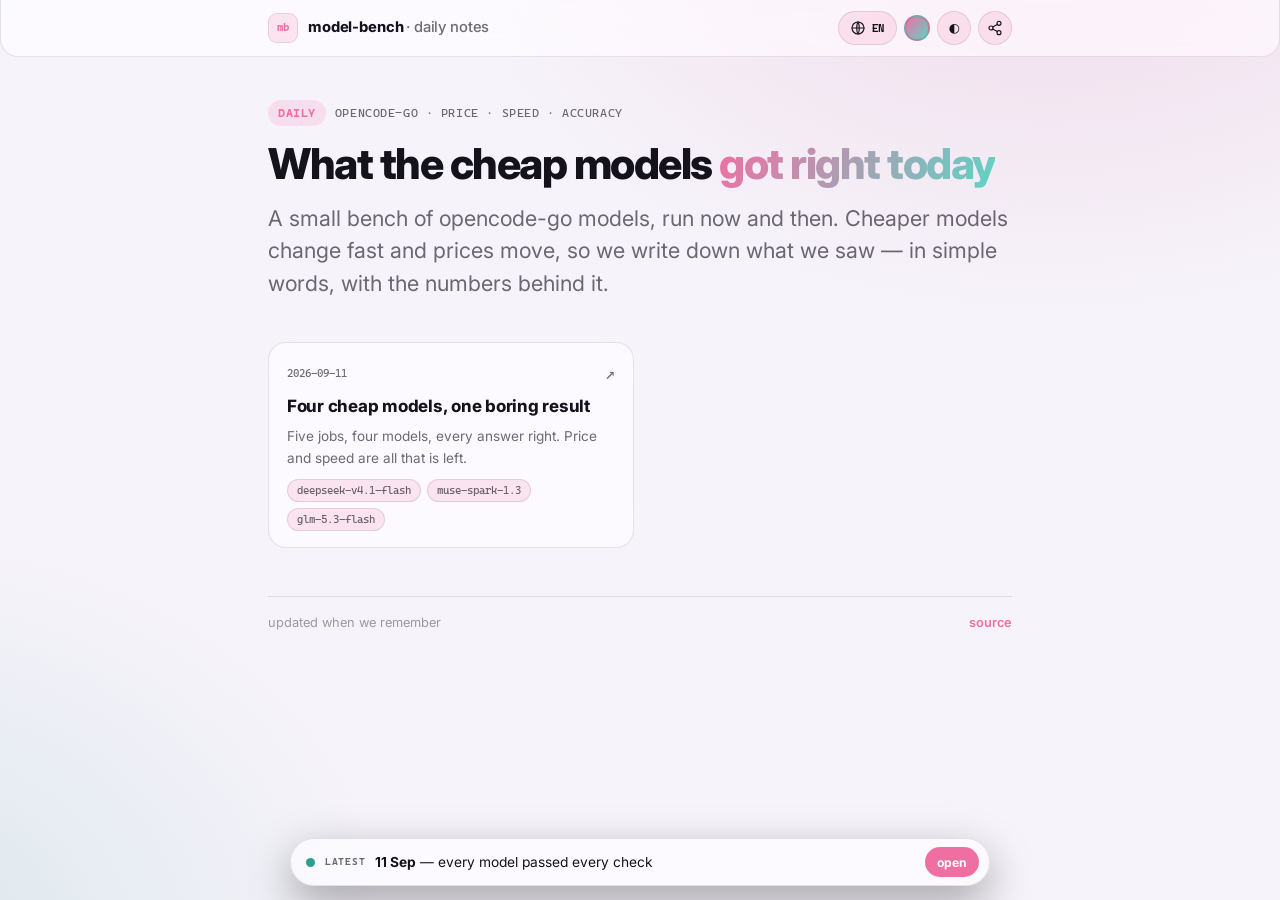
==== index.html @ 99cec0db "assets: cache-bust style.css/app.js; silence favicon 404 Pages serves assets with max-age=600, so a " ====
<!DOCTYPE html>
<html lang="en">
<head>
<meta charset="UTF-8">
<meta name="viewport" content="width=device-width, initial-scale=1.0, viewport-fit=cover">
<meta name="theme-color" content="#0B0B0F">
<link rel="icon" href="data:,">
<title>model-bench</title>
<meta name="description" content="A daily note on opencode-go models: what they cost, how fast they are, and what they got wrong. Simple words, English and Hinglish.">
<meta property="og:type" content="website">
<meta property="og:title" content="model-bench">
<meta property="og:description" content="Daily notes on cheap opencode-go models. Simple words, English and Hinglish.">
<meta property="og:url" content="https://nd28.github.io/model-bench/">
<link rel="preconnect" href="https://fonts.googleapis.com">
<link rel="preconnect" href="https://fonts.gstatic.com" crossorigin>
<link href="https://fonts.googleapis.com/css2?family=Inter:wght@400;500;600;700;800&display=swap" rel="stylesheet">
<link rel="stylesheet" href="assets/style.css?v=20260911-1">
<script src="assets/app.js?v=20260911-1" defer></script>
</head>
<body>

<header class="topbar glass">
  <div class="inner">
    <a class="brand" href="index.html">
      <span class="mk">mb</span>
      <span class="nm">model-bench <span class="hush">· daily notes</span></span>
    </a>
    <div class="controls">
      <button class="iconbtn" id="langBtn" type="button" onclick="toggleLang()" title="Language">
        <svg viewBox="0 0 24 24" fill="none" stroke="currentColor" stroke-width="1.7" stroke-linecap="round" stroke-linejoin="round"><circle cx="12" cy="12" r="9"/><path d="M3 12h18"/><path d="M12 3c2.5 3 2.5 15 0 18"/><path d="M12 3c-2.5 3-2.5 15 0 18"/></svg>
        <span class="tag" id="langLabel" data-en="EN" data-hi="HI">EN</span>
      </button>
      <button class="accent-dot" id="accentBtn" type="button" onclick="cycleAccent()" aria-label="Change accent colour" title="Accent colour"></button>
      <button class="iconbtn only-icon" id="themeBtn" type="button" onclick="toggleTheme()" title="Theme: auto">◐</button>
      <button class="iconbtn only-icon" id="shareBtn" type="button" onclick="sharePage()" aria-label="Share" title="Share">
        <svg viewBox="0 0 24 24" fill="none" stroke="currentColor" stroke-width="1.7" stroke-linecap="round" stroke-linejoin="round"><circle cx="18" cy="5" r="3"/><circle cx="6" cy="12" r="3"/><circle cx="18" cy="19" r="3"/><path d="M8.6 13.5l6.8 3.9M15.4 6.6L8.6 10.5"/></svg>
      </button>
    </div>
  </div>
</header>

<main class="wrap">

  <div class="hero">
    <div class="eyebrow">
      <span class="pill" data-en="daily" data-hi="roz">daily</span>
      <span data-en="opencode-go · price · speed · accuracy" data-hi="opencode-go · daam · speed · sahi-galat">opencode-go · price · speed · accuracy</span>
    </div>
    <h1><span class="lang-en">What the cheap models <span class="grad">got right today</span></span><span class="lang-hi">Aaj saste models ne <span class="grad">kya sahi kiya</span></span></h1>
    <p class="standfirst">
      <span class="lang-en">A small bench of opencode-go models, run now and then. Cheaper models change fast and prices move, so we write down what we saw — in simple words, with the numbers behind it.</span>
      <span class="lang-hi">opencode-go models ka ek chhota bench, beech-beech me chalaya. Saste models jaldi badalte hain aur daam hilte rehte hain, isliye jo dekha wo likh dete hain — aasan shabdon me, numbers ke saath.</span>
    </p>
  </div>

  <ul class="feed">
    <li>
      <a class="pcard" href="posts/2026-09-11.html">
        <span class="row">
          <span class="date">2026-09-11</span>
          <span class="arrow">↗</span>
        </span>
        <span class="ttl" style="view-transition-name: post-2026-09-11"><span class="lang-en">Four cheap models, one boring result</span><span class="lang-hi">Chaar saste model, ek boring result</span></span>
        <span class="sub" data-en="Five jobs, four models, every answer right. Price and speed are all that is left." data-hi="Paanch kaam, chaar model, sab jawab sahi. Ab sirf daam aur speed bachi.">Five jobs, four models, every answer right. Price and speed are all that is left.</span>
        <span class="tags"><span class="t">deepseek-v4.1-flash</span><span class="t">muse-spark-1.3</span><span class="t">glm-5.3-flash</span></span>
      </a>
    </li>
  </ul>

  <footer>
    <span data-en="updated when we remember" data-hi="jab yaad aata hai tab update">updated when we remember</span>
    <span><a href="https://github.com/nd28/model-bench" target="_blank" rel="noopener">source</a></span>
  </footer>

</main>

<div class="benchbar glass no-prog" id="benchbar"
     data-label-en="latest" data-label-hi="latest"
     data-status-en="<b>11 Sep</b> — every model passed every check" data-status-hi="<b>11 Sep</b> — har model ne sab sahi kiya"
     data-action-en="open" data-action-hi="kholo"
     data-href="posts/2026-09-11.html">
  <span class="bb-dot"></span>
  <span class="bb-label" id="bbLabel">latest</span>
  <span class="bb-text" id="bbText" aria-live="polite"></span>
  <button class="bb-action" id="bbAction" type="button"></button>
  <span class="bb-prog"><i id="bbProg"></i></span>
</div>

</body>
</html>
---- assets/style.css ----
/* ============================================================
   model-bench — OS-inspired (liquid glass) take
   borrowed from: token theming · liquid glass · view transitions ·
   a single glanceable status slot · adaptive reachability
   nd28 house accents (pink / mint) · Inter + Cascadia Code
   ============================================================ */

@font-face {
  font-family: 'Cascadia Code';
  font-style: normal; font-weight: 400; font-display: swap;
  src: url('cascadia-code-400.woff2') format('woff2');
}
@font-face {
  font-family: 'Cascadia Code';
  font-style: normal; font-weight: 700; font-display: swap;
  src: url('cascadia-code-700.woff2') format('woff2');
}

/* ── tokens ───────────────────────────────────────────────── */
:root {
  /* the accent is one variable; app.js can repaint the whole UI */
  --accent: #F06FA3;
  --accent-2: #5FD3C4;
  --accent-soft: rgba(240, 111, 163, 0.16);
  --accent-ring: rgba(240, 111, 163, 0.30);

  --radius: 18px;
  --blur: 22px;

  --step-0: clamp(0.95rem, 0.9rem + 0.3vw, 1.0625rem);
  --step-1: clamp(1.08rem, 1rem + 0.5vw, 1.35rem);
  --step-2: clamp(1.7rem, 1.3rem + 1.7vw, 2.9rem);

  --font: 'Inter', system-ui, -apple-system, 'Segoe UI', 'Noto Sans', sans-serif;
  --mono: 'Cascadia Code', ui-monospace, 'SF Mono', Menlo, monospace;
  --ease: cubic-bezier(0.2, 0.9, 0.25, 1);
  --measure: 68ch;
}

/* dark is the default resolved theme */
:root, [data-theme='dark'] {
  color-scheme: dark;
  --bg-base: #0B0B0F;
  --wash-1: rgba(240, 111, 163, 0.20);
  --wash-2: rgba(95, 211, 196, 0.16);
  --surface: rgba(24, 24, 32, 0.55);
  --surface-solid: #15151C;
  --surface-2: rgba(38, 38, 50, 0.55);
  --text: #F5F5F7;
  --text-dim: rgba(245, 245, 247, 0.62);
  --faint: rgba(245, 245, 247, 0.38);
  --glass-border: rgba(255, 255, 255, 0.14);
  --glass-border-str: rgba(255, 255, 255, 0.24);
  --tooltip-bg: rgba(30, 30, 40, 0.92);
  --ok: #5FD3C4;
}
[data-theme='light'] {
  color-scheme: light;
  --bg-base: #F6F3FA;
  --wash-1: rgba(196, 62, 124, 0.14);
  --wash-2: rgba(46, 158, 143, 0.14);
  --surface: rgba(255, 255, 255, 0.60);
  --surface-solid: #FFFFFF;
  --surface-2: rgba(255, 255, 255, 0.72);
  --text: #14121B;
  --text-dim: rgba(20, 18, 27, 0.62);
  --faint: rgba(20, 18, 27, 0.40);
  --glass-border: rgba(20, 18, 27, 0.10);
  --glass-border-str: rgba(20, 18, 27, 0.20);
  --tooltip-bg: rgba(255, 255, 255, 0.95);
  --ok: #2E9E8F;
}
@media (prefers-color-scheme: light) {
  :root:not([data-theme]) {
    color-scheme: light;
    --bg-base: #F6F3FA;
    --wash-1: rgba(196, 62, 124, 0.14);
    --wash-2: rgba(46, 158, 143, 0.14);
    --surface: rgba(255, 255, 255, 0.60);
    --surface-solid: #FFFFFF;
    --surface-2: rgba(255, 255, 255, 0.72);
    --text: #14121B;
    --text-dim: rgba(20, 18, 27, 0.62);
    --faint: rgba(20, 18, 27, 0.40);
    --glass-border: rgba(20, 18, 27, 0.10);
    --glass-border-str: rgba(20, 18, 27, 0.20);
    --tooltip-bg: rgba(255, 255, 255, 0.95);
    --ok: #2E9E8F;
  }
}
@media (prefers-contrast: more) {
  :root, [data-theme='dark'] { --surface: rgba(16, 16, 22, 0.95); --glass-border: rgba(255,255,255,0.5); }
  [data-theme='light'] { --surface: rgba(255, 255, 255, 0.97); --glass-border: rgba(0,0,0,0.4); }
}

/* ── base ─────────────────────────────────────────────────── */
* { box-sizing: border-box; }
html { -webkit-text-size-adjust: 100%; scroll-behavior: smooth; }
html, body { margin: 0; padding: 0; }
body {
  font-family: var(--font);
  font-size: var(--step-0);
  line-height: 1.62;
  color: var(--text);
  background-color: var(--bg-base);
  background-image:
    radial-gradient(1100px 760px at 82% -12%, var(--wash-1), transparent 55%),
    radial-gradient(900px 700px at -10% 105%, var(--wash-2), transparent 58%);
  background-attachment: fixed;
  -webkit-font-smoothing: antialiased;
  text-rendering: optimizeLegibility;
  min-height: 100vh;
  padding-bottom: calc(5.4rem + env(safe-area-inset-bottom));
}
::selection { background: var(--accent-soft); }
a { color: var(--accent); text-underline-offset: 3px; }
a:hover { text-decoration-thickness: 2px; }
.mono { font-family: var(--mono); font-variant-ligatures: contextual; }
.wrap { max-width: 780px; margin: 0 auto; padding: 0 18px; }

/* liquid glass */
.glass {
  background: var(--surface);
  -webkit-backdrop-filter: blur(var(--blur)) saturate(160%);
  backdrop-filter: blur(var(--blur)) saturate(160%);
  border: 1px solid var(--glass-border);
}
@supports not ((backdrop-filter: blur(1px)) or (-webkit-backdrop-filter: blur(1px))) {
  .glass { background: var(--surface-solid); }
}

/* ── top bar ──────────────────────────────────────────────── */
.topbar {
  position: sticky; top: 0; z-index: 50;
  margin: 0 0 4px;
  border-radius: 0 0 var(--radius) var(--radius);
  border-top: none;
}
.topbar .inner {
  max-width: 780px; margin: 0 auto; padding: 0.7rem 18px;
  display: flex; align-items: center; gap: 10px;
}
.brand { display: inline-flex; align-items: center; gap: 10px; text-decoration: none; color: var(--text); min-width: 0; }
.brand .mk {
  width: 30px; height: 30px; flex: none; border-radius: 9px;
  display: grid; place-items: center;
  background: var(--accent-soft); border: 1px solid var(--glass-border);
  font-family: var(--mono); font-size: 11px; font-weight: 700; color: var(--accent);
}
.brand .nm { font-weight: 750; font-size: 0.92rem; letter-spacing: -0.01em; white-space: nowrap; }
.brand .nm .hush { color: var(--text-dim); font-weight: 500; }
.controls { margin-left: auto; display: inline-flex; align-items: center; gap: 7px; }
.iconbtn {
  display: inline-flex; align-items: center; gap: 6px;
  height: 34px; padding: 0 11px; border-radius: 999px;
  background: var(--accent-soft); border: 1px solid var(--glass-border);
  color: var(--text); font: inherit; font-size: 0.8rem; font-weight: 650;
  cursor: pointer; text-decoration: none;
  transition: transform .15s var(--ease), border-color .15s var(--ease);
}
.iconbtn:hover { transform: translateY(-1px); border-color: var(--glass-border-str); }
.iconbtn:active { transform: scale(0.95); }
.iconbtn svg { width: 16px; height: 16px; }
.iconbtn .tag { font-family: var(--mono); font-size: 10.5px; font-weight: 700; letter-spacing: .05em; }
.iconbtn.only-icon { padding: 0; width: 34px; justify-content: center; }
.accent-dot {
  width: 26px; height: 26px; border-radius: 50%; flex: none; cursor: pointer;
  background: linear-gradient(135deg, var(--accent), var(--accent-2));
  border: 2px solid var(--glass-border); padding: 0;
  transition: transform .15s var(--ease);
}
.accent-dot:hover { transform: scale(1.08); }
.accent-dot:active { transform: scale(0.92); }

/* ── hero ─────────────────────────────────────────────────── */
.hero { padding: 2.4rem 0 0.5rem; }
.eyebrow {
  display: flex; flex-wrap: wrap; align-items: center; gap: 9px;
  font-family: var(--mono); font-size: 11.5px; letter-spacing: .05em;
  text-transform: uppercase; color: var(--text-dim);
}
.eyebrow .pill {
  display: inline-flex; align-items: center; gap: 6px;
  padding: 4px 10px; border-radius: 999px;
  background: var(--accent-soft); color: var(--accent); font-weight: 700;
}
.hero h1 {
  font-size: var(--step-2); line-height: 1.05; font-weight: 800;
  letter-spacing: -0.035em; margin: 16px 0 0;
}
.hero h1 .grad {
  background: linear-gradient(115deg, var(--accent), var(--accent-2));
  -webkit-background-clip: text; background-clip: text;
  -webkit-text-fill-color: transparent; color: transparent;
}
.standfirst { color: var(--text-dim); font-size: var(--step-1); line-height: 1.5; margin: 15px 0 0; max-width: var(--measure); }
.meta {
  display: flex; flex-wrap: wrap; gap: 7px 14px; margin: 18px 0 0;
  font-family: var(--mono); font-size: 11.5px; color: var(--faint);
}
.meta b { color: var(--text-dim); font-weight: 700; }

/* ── reading flow ─────────────────────────────────────────── */
.flow { margin-top: 2.6rem; counter-reset: step; position: relative; }
.step { counter-increment: step; position: relative; padding: 0 0 2.6rem 46px; }
.step:last-child { padding-bottom: 8px; }
.step::before {
  content: ''; position: absolute; left: 15px; top: 32px; bottom: -4px;
  width: 2px; background: linear-gradient(var(--glass-border-str), transparent);
}
.step:last-child::before { display: none; }
.step .num {
  position: absolute; left: 0; top: 1px;
  width: 32px; height: 32px; border-radius: 999px;
  display: grid; place-items: center;
  background: var(--accent-soft); border: 1px solid var(--glass-border-str);
  font-family: var(--mono); font-size: 12px; font-weight: 700; color: var(--accent);
  -webkit-backdrop-filter: blur(10px); backdrop-filter: blur(10px);
}
.step h2 { font-size: 1.3rem; font-weight: 760; letter-spacing: -0.02em; margin: 2px 0 14px; line-height: 1.28; }
.step h2 .kicker { display: block; font-family: var(--mono); font-size: 10.5px; font-weight: 700; letter-spacing: .1em; text-transform: uppercase; color: var(--text-dim); margin-bottom: 6px; }

.prose { max-width: var(--measure); }
.prose p { margin: 0 0 17px; }
.prose p:last-child { margin-bottom: 0; }
.prose ul, .prose ol { margin: 0 0 17px; padding-left: 20px; }
.prose li { margin: 6px 0; }
.prose strong { font-weight: 700; }
.lead { font-size: 1.1rem; }

.caption {
  margin: 13px 0 0; padding: 11px 14px; border-radius: 14px;
  background: var(--accent-soft); border: 1px solid var(--glass-border);
  color: var(--text-dim); font-size: 0.86rem; line-height: 1.55; max-width: var(--measure);
}
.caption b { color: var(--text); font-weight: 650; }

/* technical term → tap → the bench bar explains it */
.term {
  font: inherit; color: inherit; background: none; border: 0; padding: 0;
  border-bottom: 1.5px dotted var(--accent); cursor: help;
}
.term:hover, .term[aria-expanded='true'] { color: var(--accent); }
.term::after { content: '·'; color: var(--accent); margin-left: 3px; font-weight: 700; }

/* ── model cards ──────────────────────────────────────────── */
.cards { display: grid; grid-template-columns: repeat(auto-fit, minmax(214px, 1fr)); gap: 12px; margin: 0 0 17px; }
.card {
  border-radius: var(--radius); padding: 15px 16px 13px;
  background: var(--surface); border: 1px solid var(--glass-border);
  -webkit-backdrop-filter: blur(var(--blur)) saturate(160%); backdrop-filter: blur(var(--blur)) saturate(160%);
  transition: transform .2s var(--ease), border-color .2s var(--ease);
}
.card:hover { transform: translateY(-3px); border-color: var(--accent); }
.card.win { border-color: color-mix(in srgb, var(--ok) 55%, var(--glass-border)); }
.card .name { font-weight: 750; font-size: 0.98rem; letter-spacing: -0.01em; display: flex; align-items: center; gap: 8px; flex-wrap: wrap; }
.card .facts { margin: 10px 0 0; display: grid; gap: 4px; font-family: var(--mono); font-size: 0.76rem; color: var(--text-dim); }
.card .facts span { display: flex; justify-content: space-between; gap: 10px; }
.card .facts b { color: var(--text); font-weight: 700; }
.badge { font-family: var(--mono); font-size: 10px; font-weight: 700; letter-spacing: .05em; padding: 3px 8px; border-radius: 999px; background: var(--accent-soft); color: var(--accent); text-transform: uppercase; }
.badge.warn { background: rgba(232,177,92,.16); color: #E8B15C; }

/* ── comparison chart (metric tabs + bars) ────────────────── */
.compare {
  border-radius: var(--radius); padding: 14px 14px 12px; margin: 0 0 12px;
  background: var(--surface); border: 1px solid var(--glass-border);
  -webkit-backdrop-filter: blur(var(--blur)) saturate(160%); backdrop-filter: blur(var(--blur)) saturate(160%);
}
.ctabs { display: flex; flex-wrap: wrap; gap: 6px; margin-bottom: 13px; }
.ctab {
  font: inherit; font-size: .76rem; font-weight: 650; cursor: pointer;
  padding: 6px 12px; border-radius: 999px;
  background: var(--surface-2); border: 1px solid var(--glass-border); color: var(--text-dim);
  transition: transform .12s var(--ease), color .15s var(--ease), background .15s var(--ease);
}
.ctab:hover { color: var(--text); }
.ctab:active { transform: scale(.95); }
.ctab.on { background: var(--accent); color: #fff; border-color: transparent; }
.chart { display: grid; gap: 11px; }
.crow { display: grid; grid-template-columns: 1fr auto; gap: 4px 10px; align-items: baseline; }
.crow .nm { font-size: .84rem; font-weight: 650; min-width: 0; overflow: hidden; text-overflow: ellipsis; white-space: nowrap; }
.crow .val { font-family: var(--mono); font-size: .74rem; font-weight: 700; color: var(--text-dim); white-space: nowrap; }
.ctrack { grid-column: 1 / -1; position: relative; height: 20px; border-radius: 7px; background: var(--surface-2); border: 1px solid var(--glass-border); overflow: hidden; }
.cfill { position: absolute; inset: 0 auto 0 0; width: 0%; border-radius: 6px; background: linear-gradient(90deg, var(--accent), var(--accent-2)); opacity: .45; transition: width .55s var(--ease); }
.crow.best .cfill { opacity: 1; }
.crow.best .val { color: var(--accent); }
.chint { margin: 12px 0 0; font-family: var(--mono); font-size: .68rem; letter-spacing: .02em; color: var(--faint); }

/* ── tables ───────────────────────────────────────────────── */
.table-scroll { overflow-x: auto; margin: 0 0 10px; border-radius: var(--radius); border: 1px solid var(--glass-border); background: var(--surface); -webkit-backdrop-filter: blur(var(--blur)) saturate(160%); backdrop-filter: blur(var(--blur)) saturate(160%); -webkit-overflow-scrolling: touch; }
table { border-collapse: collapse; width: 100%; min-width: 560px; font-size: 0.82rem; }
th, td { text-align: left; padding: 11px 14px; border-bottom: 1px solid var(--glass-border); white-space: nowrap; }
thead th { font-family: var(--mono); font-size: 10.5px; letter-spacing: .05em; text-transform: uppercase; color: var(--text-dim); font-weight: 700; background: var(--accent-soft); position: sticky; top: 0; }
tbody tr:last-child td { border-bottom: 0; }
td.num, th.num { text-align: right; }
.win-col { color: var(--accent); font-weight: 700; }
.ok { color: var(--ok); font-weight: 700; }

/* ── speed bars ───────────────────────────────────────────── */
.bars { display: grid; gap: 10px; margin: 0 0 17px; }
.bar-row { display: grid; grid-template-columns: minmax(118px, 176px) 1fr; align-items: center; gap: 12px; }
.bar-row .label { font-size: 0.84rem; color: var(--text-dim); }
.bar-row .label b { color: var(--text); font-weight: 650; }
.bar-track { position: relative; height: 26px; border-radius: 8px; background: var(--surface-2); border: 1px solid var(--glass-border); overflow: hidden; }
.bar-fill { position: absolute; inset: 0 auto 0 0; border-radius: 7px; background: linear-gradient(90deg, var(--accent), var(--accent-2)); opacity: .9; }
.bar-track .val { position: absolute; right: 9px; top: 50%; transform: translateY(-50%); font-family: var(--mono); font-size: 0.72rem; font-weight: 700; color: var(--text); }

/* ── verdict ──────────────────────────────────────────────── */
.verdict { border-radius: var(--radius); padding: 17px 18px 15px; max-width: var(--measure); background: var(--surface); border: 1px solid var(--glass-border); -webkit-backdrop-filter: blur(var(--blur)); backdrop-filter: blur(var(--blur)); }
.verdict ul { margin: 0; padding: 0; list-style: none; display: grid; gap: 9px; }
.verdict li { display: flex; gap: 10px; align-items: flex-start; font-size: 0.94rem; }
.verdict li .mk { flex: none; width: 20px; text-align: center; }

/* ── prev / next ──────────────────────────────────────────── */
.postnav { display: grid; grid-template-columns: 1fr 1fr; gap: 12px; margin: 3rem 0 0; }
.postnav a, .postnav .void {
  display: flex; flex-direction: column; gap: 4px; padding: 14px 16px;
  border-radius: var(--radius); text-decoration: none;
  background: var(--surface); border: 1px solid var(--glass-border);
  -webkit-backdrop-filter: blur(var(--blur)); backdrop-filter: blur(var(--blur));
  transition: transform .18s var(--ease), border-color .18s var(--ease);
}
.postnav a:hover { transform: translateY(-2px); border-color: var(--accent); }
.postnav .dir { font-family: var(--mono); font-size: 10.5px; letter-spacing: .06em; text-transform: uppercase; color: var(--text-dim); }
.postnav .ttl { font-weight: 650; font-size: 0.94rem; color: var(--text); }
.postnav .next { text-align: right; align-items: flex-end; }
.postnav .void { opacity: .5; }

/* ── index feed ───────────────────────────────────────────── */
.feed { list-style: none; margin: 2.2rem 0 0; padding: 0; display: grid; gap: 12px; grid-template-columns: repeat(auto-fill, minmax(260px, 1fr)); }
.pcard {
  display: flex; flex-direction: column; gap: 8px; padding: 17px 18px 16px;
  border-radius: var(--radius); text-decoration: none; color: var(--text);
  background: var(--surface); border: 1px solid var(--glass-border);
  -webkit-backdrop-filter: blur(var(--blur)) saturate(160%); backdrop-filter: blur(var(--blur)) saturate(160%);
  transition: transform .2s var(--ease), border-color .2s var(--ease), box-shadow .2s var(--ease);
}
.pcard:hover { transform: translateY(-4px); border-color: var(--accent); box-shadow: 0 16px 40px rgba(0,0,0,.18); }
.pcard .row { display: flex; align-items: center; justify-content: space-between; gap: 10px; }
.pcard .date { font-family: var(--mono); font-size: 11px; color: var(--text-dim); }
.pcard .arrow { color: var(--text-dim); font-family: var(--mono); }
.pcard .ttl { font-weight: 750; font-size: 1.06rem; letter-spacing: -0.015em; line-height: 1.25; }
.pcard .sub { color: var(--text-dim); font-size: 0.85rem; }
.pcard .tags { display: flex; flex-wrap: wrap; gap: 6px; margin-top: 2px; }
.pcard .t { font-family: var(--mono); font-size: 10.5px; color: var(--text-dim); background: var(--accent-soft); border: 1px solid var(--glass-border); border-radius: 999px; padding: 2px 9px; }

/* ── bench bar — the signature ────────────────────────────── */
.benchbar {
  position: fixed; left: 50%; transform: translateX(-50%);
  bottom: calc(0.85rem + env(safe-area-inset-bottom));
  z-index: 60; width: min(700px, calc(100vw - 1.4rem));
  border-radius: 999px; padding: 0.5rem 0.6rem 0.5rem 0.95rem;
  display: flex; align-items: center; gap: 0.6rem;
  box-shadow: 0 16px 44px rgba(0,0,0,.34);
  -webkit-backdrop-filter: blur(26px) saturate(170%); backdrop-filter: blur(26px) saturate(170%);
  transition: transform .3s var(--ease), opacity .3s var(--ease);
}
.benchbar.enter { animation: bb-in .45s var(--ease) both; }
@keyframes bb-in { from { opacity: 0; transform: translateX(-50%) translateY(18px); } to { opacity: 1; transform: translateX(-50%); } }
.bb-dot { width: 9px; height: 9px; border-radius: 50%; flex: none; background: var(--ok); box-shadow: 0 0 0 0 var(--ok); animation: bb-pulse 2.4s ease-out infinite; }
.benchbar.term-mode .bb-dot { background: var(--accent); animation: none; }
/* long definitions wrap; the bar grows upward */
.benchbar.term-mode {
  align-items: flex-start;
  border-radius: 22px;
  padding-top: .72rem;
  padding-bottom: 1rem;
  transition: border-radius .2s var(--ease);
}
.benchbar.term-mode .bb-text {
  white-space: normal;
  overflow-x: hidden;
  overflow-y: auto;
  text-overflow: clip;
  overflow-wrap: anywhere;
  line-height: 1.5;
  max-height: 40vh;
  padding-right: 2px;
}
.benchbar.term-mode .bb-dot { margin-top: .45rem; }
.benchbar.term-mode .bb-label { margin-top: .3rem; }
.benchbar.term-mode .bb-action { align-self: flex-start; }
@keyframes bb-pulse { 0% { box-shadow: 0 0 0 0 color-mix(in srgb, var(--ok) 60%, transparent); } 70%,100% { box-shadow: 0 0 0 9px transparent; } }
.bb-label { font-family: var(--mono); font-size: 10px; font-weight: 700; letter-spacing: .08em; text-transform: uppercase; color: var(--text-dim); flex: none; }
.bb-text { flex: 1; min-width: 0; font-size: 0.86rem; white-space: nowrap; overflow: hidden; text-overflow: ellipsis; }
.bb-text b { color: var(--text); font-weight: 700; }
.bb-action {
  flex: none; display: inline-flex; align-items: center; gap: 5px;
  height: 30px; padding: 0 12px; border-radius: 999px;
  background: var(--accent); color: #fff; border: none; cursor: pointer;
  font: inherit; font-size: 0.76rem; font-weight: 700; text-decoration: none;
}
.bb-action.ghost { background: var(--accent-soft); color: var(--accent); }
/* music-player-style seek bar: a hairline that widens when active */
/* bar content stays above the seek hit-area */
.bb-dot, .bb-label, .bb-text, .bb-action { position: relative; z-index: 2; }
.bb-prog {
  position: absolute; left: 26px; right: 26px; bottom: 7px; height: 3px;
  border-radius: 999px; background: var(--glass-border);
  overflow: visible; z-index: 1; cursor: pointer; touch-action: pan-y;
  transition: height .22s var(--ease), left .22s var(--ease), right .22s var(--ease), background .22s var(--ease);
}
/* invisible, generous tap target around the hairline */
.bb-prog::before { content: ''; position: absolute; left: 0; right: 0; top: -10px; bottom: -8px; touch-action: pan-y; }
.bb-prog i { display: block; height: 100%; width: 0%; border-radius: 999px; background: var(--accent); transition: width .1s linear; }
/* widen while hovered, focused, or being scrubbed */
.bb-prog:hover,
.bb-prog:focus-visible,
.benchbar.scrubbing .bb-prog { height: 9px; left: 14px; right: 14px; }
.bb-prog:focus-visible { outline: 2px solid var(--accent-ring); outline-offset: 3px; }
.benchbar.no-prog .bb-prog { display: none; }

/* ── footer ───────────────────────────────────────────────── */
footer { margin-top: 3rem; padding-top: 16px; border-top: 1px solid var(--glass-border); color: var(--faint); font-size: 0.8rem; display: flex; flex-wrap: wrap; gap: 8px 16px; justify-content: space-between; }
footer a { color: var(--accent); font-weight: 600; text-decoration: none; }
footer a:hover { text-decoration: underline; }

/* ── language ─────────────────────────────────────────────── */
html[data-lang='en'] .lang-hi { display: none !important; }
html[data-lang='hi'] .lang-en { display: none !important; }

/* ── continuity: cross-document view transitions ──────────── */
@view-transition { navigation: auto; }
::view-transition-old(root), ::view-transition-new(root) { animation-duration: .35s; }
@media (prefers-reduced-motion: reduce) {
  ::view-transition-group(*), ::view-transition-old(*), ::view-transition-new(*) { animation: none !important; }
}

@media (prefers-reduced-motion: reduce) {
  * { scroll-behavior: auto !important; transition: none !important; animation: none !important; }
}
@media print {
  .topbar, .postnav, .benchbar { display: none !important; }
  body { background: #fff; color: #000; }
  .term { border-bottom: 0; } .term::after { content: ''; }
  .glass, .card, .table-scroll, .verdict { -webkit-backdrop-filter: none; backdrop-filter: none; background: #fff; }
}

/* ── small screens ────────────────────────────────────────── */
@media (max-width: 560px) {
  body { font-size: 0.98rem; }
  .step { padding-left: 40px; }
  .step .num { width: 28px; height: 28px; font-size: 11px; }
  .step::before { left: 13px; }
  .cards { grid-template-columns: 1fr; }
  .feed { grid-template-columns: 1fr; }
  .postnav { grid-template-columns: 1fr; }
  .postnav .next { text-align: left; align-items: flex-start; }
  .brand .nm .hush { display: none; }
  .benchbar { padding-left: 0.8rem; gap: 0.5rem; }
  .bb-label { display: none; }
  .bb-text { font-size: 0.82rem; }
  .bb-prog { left: 18px; right: 18px; }
  .bb-prog:hover,
  .bb-prog:focus-visible,
  .benchbar.scrubbing .bb-prog { left: 12px; right: 12px; }
}
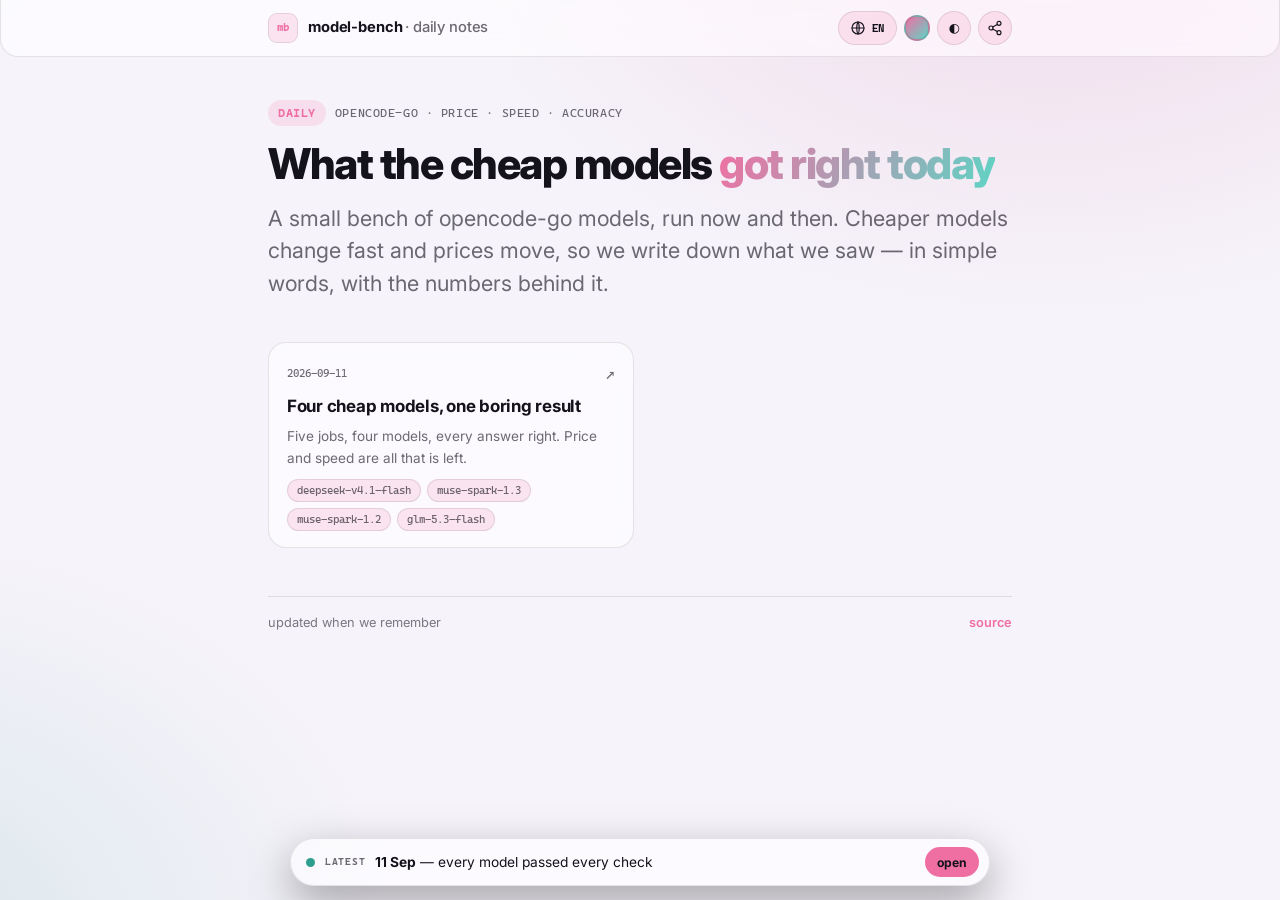
==== commit a1574776: "fix: clear the review findings - share: guard the missing .tag; fall back to a bench-bar note - comp" ====
--- a/index.html
+++ b/index.html
@@ -11,11 +11,12 @@
 <meta property="og:title" content="model-bench">
 <meta property="og:description" content="Daily notes on cheap opencode-go models. Simple words, English and Hinglish.">
 <meta property="og:url" content="https://nd28.github.io/model-bench/">
+<meta name="twitter:card" content="summary">
 <link rel="preconnect" href="https://fonts.googleapis.com">
 <link rel="preconnect" href="https://fonts.gstatic.com" crossorigin>
 <link href="https://fonts.googleapis.com/css2?family=Inter:wght@400;500;600;700;800&display=swap" rel="stylesheet">
-<link rel="stylesheet" href="assets/style.css?v=20260911-1">
-<script src="assets/app.js?v=20260911-1" defer></script>
+<link rel="stylesheet" href="assets/style.css?v=20260911-5">
+<script src="assets/app.js?v=20260911-5" defer></script>
 </head>
 <body>
 
@@ -62,7 +63,7 @@
         </span>
         <span class="ttl" style="view-transition-name: post-2026-09-11"><span class="lang-en">Four cheap models, one boring result</span><span class="lang-hi">Chaar saste model, ek boring result</span></span>
         <span class="sub" data-en="Five jobs, four models, every answer right. Price and speed are all that is left." data-hi="Paanch kaam, chaar model, sab jawab sahi. Ab sirf daam aur speed bachi.">Five jobs, four models, every answer right. Price and speed are all that is left.</span>
-        <span class="tags"><span class="t">deepseek-v4.1-flash</span><span class="t">muse-spark-1.3</span><span class="t">glm-5.3-flash</span></span>
+        <span class="tags"><span class="t">deepseek-v4.1-flash</span><span class="t">muse-spark-1.3</span><span class="t">muse-spark-1.2</span><span class="t">glm-5.3-flash</span></span>
       </a>
     </li>
   </ul>
--- a/assets/style.css
+++ b/assets/style.css
@@ -23,6 +23,7 @@
   --accent-2: #5FD3C4;
   --accent-soft: rgba(240, 111, 163, 0.16);
   --accent-ring: rgba(240, 111, 163, 0.30);
+  --on-accent: #fff; /* readable ink on --accent; app.js recomputes per preset */
 
   --radius: 18px;
   --blur: 22px;
@@ -48,7 +49,7 @@
   --surface-2: rgba(38, 38, 50, 0.55);
   --text: #F5F5F7;
   --text-dim: rgba(245, 245, 247, 0.62);
-  --faint: rgba(245, 245, 247, 0.38);
+  --faint: rgba(245, 245, 247, 0.55);
   --glass-border: rgba(255, 255, 255, 0.14);
   --glass-border-str: rgba(255, 255, 255, 0.24);
   --tooltip-bg: rgba(30, 30, 40, 0.92);
@@ -64,7 +65,7 @@
   --surface-2: rgba(255, 255, 255, 0.72);
   --text: #14121B;
   --text-dim: rgba(20, 18, 27, 0.62);
-  --faint: rgba(20, 18, 27, 0.40);
+  --faint: rgba(20, 18, 27, 0.55);
   --glass-border: rgba(20, 18, 27, 0.10);
   --glass-border-str: rgba(20, 18, 27, 0.20);
   --tooltip-bg: rgba(255, 255, 255, 0.95);
@@ -81,7 +82,7 @@
     --surface-2: rgba(255, 255, 255, 0.72);
     --text: #14121B;
     --text-dim: rgba(20, 18, 27, 0.62);
-    --faint: rgba(20, 18, 27, 0.40);
+    --faint: rgba(20, 18, 27, 0.55);
     --glass-border: rgba(20, 18, 27, 0.10);
     --glass-border-str: rgba(20, 18, 27, 0.20);
     --tooltip-bg: rgba(255, 255, 255, 0.95);
@@ -147,16 +148,23 @@
   background: var(--accent-soft); border: 1px solid var(--glass-border);
   font-family: var(--mono); font-size: 11px; font-weight: 700; color: var(--accent);
 }
-.brand .nm { font-weight: 750; font-size: 0.92rem; letter-spacing: -0.01em; white-space: nowrap; }
+.brand .nm { font-weight: 700; font-size: 0.92rem; letter-spacing: -0.01em; white-space: nowrap; }
 .brand .nm .hush { color: var(--text-dim); font-weight: 500; }
 .controls { margin-left: auto; display: inline-flex; align-items: center; gap: 7px; }
 .iconbtn {
+  position: relative;
   display: inline-flex; align-items: center; gap: 6px;
   height: 34px; padding: 0 11px; border-radius: 999px;
   background: var(--accent-soft); border: 1px solid var(--glass-border);
-  color: var(--text); font: inherit; font-size: 0.8rem; font-weight: 650;
+  color: var(--text); font: inherit; font-size: 0.8rem; font-weight: 600;
   cursor: pointer; text-decoration: none;
   transition: transform .15s var(--ease), border-color .15s var(--ease);
+}
+/* keep the visible pill small; grow only the tappable area to 44px */
+.iconbtn::after {
+  content: ''; position: absolute; left: 50%; top: 50%;
+  transform: translate(-50%, -50%);
+  width: 100%; min-width: 44px; height: 44px;
 }
 .iconbtn:hover { transform: translateY(-1px); border-color: var(--glass-border-str); }
 .iconbtn:active { transform: scale(0.95); }
@@ -164,10 +172,17 @@
 .iconbtn .tag { font-family: var(--mono); font-size: 10.5px; font-weight: 700; letter-spacing: .05em; }
 .iconbtn.only-icon { padding: 0; width: 34px; justify-content: center; }
 .accent-dot {
+  position: relative;
   width: 26px; height: 26px; border-radius: 50%; flex: none; cursor: pointer;
   background: linear-gradient(135deg, var(--accent), var(--accent-2));
   border: 2px solid var(--glass-border); padding: 0;
   transition: transform .15s var(--ease);
+}
+/* keep the dot 26px; grow only the tappable area to 44px */
+.accent-dot::before {
+  content: ''; position: absolute; left: 50%; top: 50%;
+  transform: translate(-50%, -50%);
+  width: 44px; height: 44px; border-radius: 50%;
 }
 .accent-dot:hover { transform: scale(1.08); }
 .accent-dot:active { transform: scale(0.92); }
@@ -209,7 +224,7 @@
   width: 2px; background: linear-gradient(var(--glass-border-str), transparent);
 }
 .step:last-child::before { display: none; }
-.step .num {
+.step > .num {
   position: absolute; left: 0; top: 1px;
   width: 32px; height: 32px; border-radius: 999px;
   display: grid; place-items: center;
@@ -217,7 +232,7 @@
   font-family: var(--mono); font-size: 12px; font-weight: 700; color: var(--accent);
   -webkit-backdrop-filter: blur(10px); backdrop-filter: blur(10px);
 }
-.step h2 { font-size: 1.3rem; font-weight: 760; letter-spacing: -0.02em; margin: 2px 0 14px; line-height: 1.28; }
+.step h2 { font-size: 1.3rem; font-weight: 700; letter-spacing: -0.02em; margin: 2px 0 14px; line-height: 1.28; }
 .step h2 .kicker { display: block; font-family: var(--mono); font-size: 10.5px; font-weight: 700; letter-spacing: .1em; text-transform: uppercase; color: var(--text-dim); margin-bottom: 6px; }
 
 .prose { max-width: var(--measure); }
@@ -233,7 +248,7 @@
   background: var(--accent-soft); border: 1px solid var(--glass-border);
   color: var(--text-dim); font-size: 0.86rem; line-height: 1.55; max-width: var(--measure);
 }
-.caption b { color: var(--text); font-weight: 650; }
+.caption b { color: var(--text); font-weight: 600; }
 
 /* technical term → tap → the bench bar explains it */
 .term {
@@ -253,7 +268,7 @@
 }
 .card:hover { transform: translateY(-3px); border-color: var(--accent); }
 .card.win { border-color: color-mix(in srgb, var(--ok) 55%, var(--glass-border)); }
-.card .name { font-weight: 750; font-size: 0.98rem; letter-spacing: -0.01em; display: flex; align-items: center; gap: 8px; flex-wrap: wrap; }
+.card .name { font-weight: 700; font-size: 0.98rem; letter-spacing: -0.01em; display: flex; align-items: center; gap: 8px; flex-wrap: wrap; }
 .card .facts { margin: 10px 0 0; display: grid; gap: 4px; font-family: var(--mono); font-size: 0.76rem; color: var(--text-dim); }
 .card .facts span { display: flex; justify-content: space-between; gap: 10px; }
 .card .facts b { color: var(--text); font-weight: 700; }
@@ -268,23 +283,111 @@
 }
 .ctabs { display: flex; flex-wrap: wrap; gap: 6px; margin-bottom: 13px; }
 .ctab {
-  font: inherit; font-size: .76rem; font-weight: 650; cursor: pointer;
+  position: relative;
+  font: inherit; font-size: .76rem; font-weight: 600; cursor: pointer;
   padding: 6px 12px; border-radius: 999px;
   background: var(--surface-2); border: 1px solid var(--glass-border); color: var(--text-dim);
   transition: transform .12s var(--ease), color .15s var(--ease), background .15s var(--ease);
 }
+/* keep the pill small; grow only the tappable area to 44px */
+.ctab::before {
+  content: ''; position: absolute; left: 50%; top: 50%;
+  transform: translate(-50%, -50%);
+  width: 100%; min-width: 44px; height: 44px;
+}
 .ctab:hover { color: var(--text); }
 .ctab:active { transform: scale(.95); }
-.ctab.on { background: var(--accent); color: #fff; border-color: transparent; }
+.ctab.on { background: var(--accent); color: var(--on-accent); border-color: transparent; }
 .chart { display: grid; gap: 11px; }
 .crow { display: grid; grid-template-columns: 1fr auto; gap: 4px 10px; align-items: baseline; }
-.crow .nm { font-size: .84rem; font-weight: 650; min-width: 0; overflow: hidden; text-overflow: ellipsis; white-space: nowrap; }
+.crow .nm { font-size: .84rem; font-weight: 600; min-width: 0; overflow: hidden; text-overflow: ellipsis; white-space: nowrap; }
 .crow .val { font-family: var(--mono); font-size: .74rem; font-weight: 700; color: var(--text-dim); white-space: nowrap; }
 .ctrack { grid-column: 1 / -1; position: relative; height: 20px; border-radius: 7px; background: var(--surface-2); border: 1px solid var(--glass-border); overflow: hidden; }
 .cfill { position: absolute; inset: 0 auto 0 0; width: 0%; border-radius: 6px; background: linear-gradient(90deg, var(--accent), var(--accent-2)); opacity: .45; transition: width .55s var(--ease); }
 .crow.best .cfill { opacity: 1; }
 .crow.best .val { color: var(--accent); }
 .chint { margin: 12px 0 0; font-family: var(--mono); font-size: .68rem; letter-spacing: .02em; color: var(--faint); }
+
+/* the full-screen trigger, pushed to the end of the tab row */
+.ctabs .cmp-full {
+  margin-left: auto;
+  display: inline-flex; align-items: center; justify-content: center;
+  min-width: 30px; height: 30px; padding: 0 9px;
+  font: inherit; font-size: .82rem; line-height: 1; cursor: pointer;
+  border-radius: 999px;
+  background: var(--surface-2); border: 1px solid var(--glass-border); color: var(--text-dim);
+  transition: transform .12s var(--ease), color .15s var(--ease), border-color .15s var(--ease);
+}
+.ctabs .cmp-full:hover { color: var(--text); border-color: var(--glass-border-str); }
+.ctabs .cmp-full:active { transform: scale(.95); }
+.ctabs .cmp-full:focus-visible { outline: 2px solid var(--accent-ring); outline-offset: 2px; }
+
+/* ── full-screen comparison overlay (glass) ───────────────── */
+.cmp-overlay {
+  position: fixed; inset: 0; z-index: 90;
+  display: flex; align-items: center; justify-content: center;
+  padding: 18px;
+  background: rgba(0, 0, 0, 0.45);
+  -webkit-backdrop-filter: blur(24px) saturate(160%);
+  backdrop-filter: blur(24px) saturate(160%);
+  opacity: 0; visibility: hidden;
+  transition: opacity .28s var(--ease), visibility .28s var(--ease);
+}
+@supports not ((backdrop-filter: blur(1px)) or (-webkit-backdrop-filter: blur(1px))) {
+  .cmp-overlay { background: rgba(0, 0, 0, 0.74); }
+}
+.cmp-overlay.open { opacity: 1; visibility: visible; }
+.cmp-overlay .panel {
+  width: min(920px, 100%);
+  max-height: 92vh; overflow: auto;
+  border-radius: var(--radius);
+  padding: 18px 20px 20px;
+  background: var(--surface);
+  border: 1px solid var(--glass-border);
+  -webkit-backdrop-filter: blur(24px) saturate(160%);
+  backdrop-filter: blur(24px) saturate(160%);
+  box-shadow: 0 24px 60px rgba(0, 0, 0, .4);
+  transform: translateY(12px) scale(.98);
+  transition: transform .28s var(--ease);
+}
+.cmp-overlay.open .panel { transform: none; }
+.cmp-overlay .ov-head {
+  display: flex; align-items: center; justify-content: space-between;
+  gap: 12px; margin: 0 0 14px;
+}
+.cmp-overlay .ov-title {
+  font-family: var(--mono); font-size: 11px; font-weight: 700;
+  letter-spacing: .08em; text-transform: uppercase; color: var(--text-dim);
+}
+.cmp-overlay .ov-close {
+  flex: none; display: inline-flex; align-items: center; justify-content: center;
+  width: 32px; height: 32px; padding: 0;
+  border-radius: 999px; cursor: pointer;
+  background: var(--surface-2); border: 1px solid var(--glass-border);
+  color: var(--text); font: inherit; font-size: 1.15rem; line-height: 1;
+  transition: transform .12s var(--ease), color .15s var(--ease), border-color .15s var(--ease);
+}
+.cmp-overlay .ov-close:hover { color: var(--accent); border-color: var(--glass-border-str); }
+.cmp-overlay .ov-close:active { transform: scale(.94); }
+.cmp-overlay .ov-close:focus-visible { outline: 2px solid var(--accent-ring); outline-offset: 2px; }
+
+/* the clone sits inside the panel: drop its own glass card */
+.cmp-overlay .compare {
+  background: transparent; border: none; border-radius: 0;
+  padding: 0; margin: 0;
+  -webkit-backdrop-filter: none; backdrop-filter: none;
+}
+.cmp-overlay .ctab { font-size: .84rem; padding: 8px 15px; }
+.cmp-overlay .crow .nm { font-size: 1rem; }
+.cmp-overlay .crow .val { font-size: .9rem; }
+.cmp-overlay .ctrack { height: 30px; border-radius: 9px; }
+.cmp-overlay .cfill { border-radius: 8px; }
+.cmp-overlay .chint { font-size: .78rem; }
+body.cmp-lock { overflow: hidden; }
+
+@media (prefers-reduced-motion: reduce) {
+  .cmp-overlay, .cmp-overlay .panel { transition: none; }
+}
 
 /* ── tables ───────────────────────────────────────────────── */
 .table-scroll { overflow-x: auto; margin: 0 0 10px; border-radius: var(--radius); border: 1px solid var(--glass-border); background: var(--surface); -webkit-backdrop-filter: blur(var(--blur)) saturate(160%); backdrop-filter: blur(var(--blur)) saturate(160%); -webkit-overflow-scrolling: touch; }
@@ -300,7 +403,7 @@
 .bars { display: grid; gap: 10px; margin: 0 0 17px; }
 .bar-row { display: grid; grid-template-columns: minmax(118px, 176px) 1fr; align-items: center; gap: 12px; }
 .bar-row .label { font-size: 0.84rem; color: var(--text-dim); }
-.bar-row .label b { color: var(--text); font-weight: 650; }
+.bar-row .label b { color: var(--text); font-weight: 600; }
 .bar-track { position: relative; height: 26px; border-radius: 8px; background: var(--surface-2); border: 1px solid var(--glass-border); overflow: hidden; }
 .bar-fill { position: absolute; inset: 0 auto 0 0; border-radius: 7px; background: linear-gradient(90deg, var(--accent), var(--accent-2)); opacity: .9; }
 .bar-track .val { position: absolute; right: 9px; top: 50%; transform: translateY(-50%); font-family: var(--mono); font-size: 0.72rem; font-weight: 700; color: var(--text); }
@@ -322,7 +425,7 @@
 }
 .postnav a:hover { transform: translateY(-2px); border-color: var(--accent); }
 .postnav .dir { font-family: var(--mono); font-size: 10.5px; letter-spacing: .06em; text-transform: uppercase; color: var(--text-dim); }
-.postnav .ttl { font-weight: 650; font-size: 0.94rem; color: var(--text); }
+.postnav .ttl { font-weight: 600; font-size: 0.94rem; color: var(--text); }
 .postnav .next { text-align: right; align-items: flex-end; }
 .postnav .void { opacity: .5; }
 
@@ -339,7 +442,7 @@
 .pcard .row { display: flex; align-items: center; justify-content: space-between; gap: 10px; }
 .pcard .date { font-family: var(--mono); font-size: 11px; color: var(--text-dim); }
 .pcard .arrow { color: var(--text-dim); font-family: var(--mono); }
-.pcard .ttl { font-weight: 750; font-size: 1.06rem; letter-spacing: -0.015em; line-height: 1.25; }
+.pcard .ttl { font-weight: 700; font-size: 1.06rem; letter-spacing: -0.015em; line-height: 1.25; }
 .pcard .sub { color: var(--text-dim); font-size: 0.85rem; }
 .pcard .tags { display: flex; flex-wrap: wrap; gap: 6px; margin-top: 2px; }
 .pcard .t { font-family: var(--mono); font-size: 10.5px; color: var(--text-dim); background: var(--accent-soft); border: 1px solid var(--glass-border); border-radius: 999px; padding: 2px 9px; }
@@ -387,7 +490,7 @@
 .bb-action {
   flex: none; display: inline-flex; align-items: center; gap: 5px;
   height: 30px; padding: 0 12px; border-radius: 999px;
-  background: var(--accent); color: #fff; border: none; cursor: pointer;
+  background: var(--accent); color: var(--on-accent); border: none; cursor: pointer;
   font: inherit; font-size: 0.76rem; font-weight: 700; text-decoration: none;
 }
 .bb-action.ghost { background: var(--accent-soft); color: var(--accent); }
@@ -440,7 +543,7 @@
 @media (max-width: 560px) {
   body { font-size: 0.98rem; }
   .step { padding-left: 40px; }
-  .step .num { width: 28px; height: 28px; font-size: 11px; }
+  .step > .num { width: 28px; height: 28px; font-size: 11px; }
   .step::before { left: 13px; }
   .cards { grid-template-columns: 1fr; }
   .feed { grid-template-columns: 1fr; }
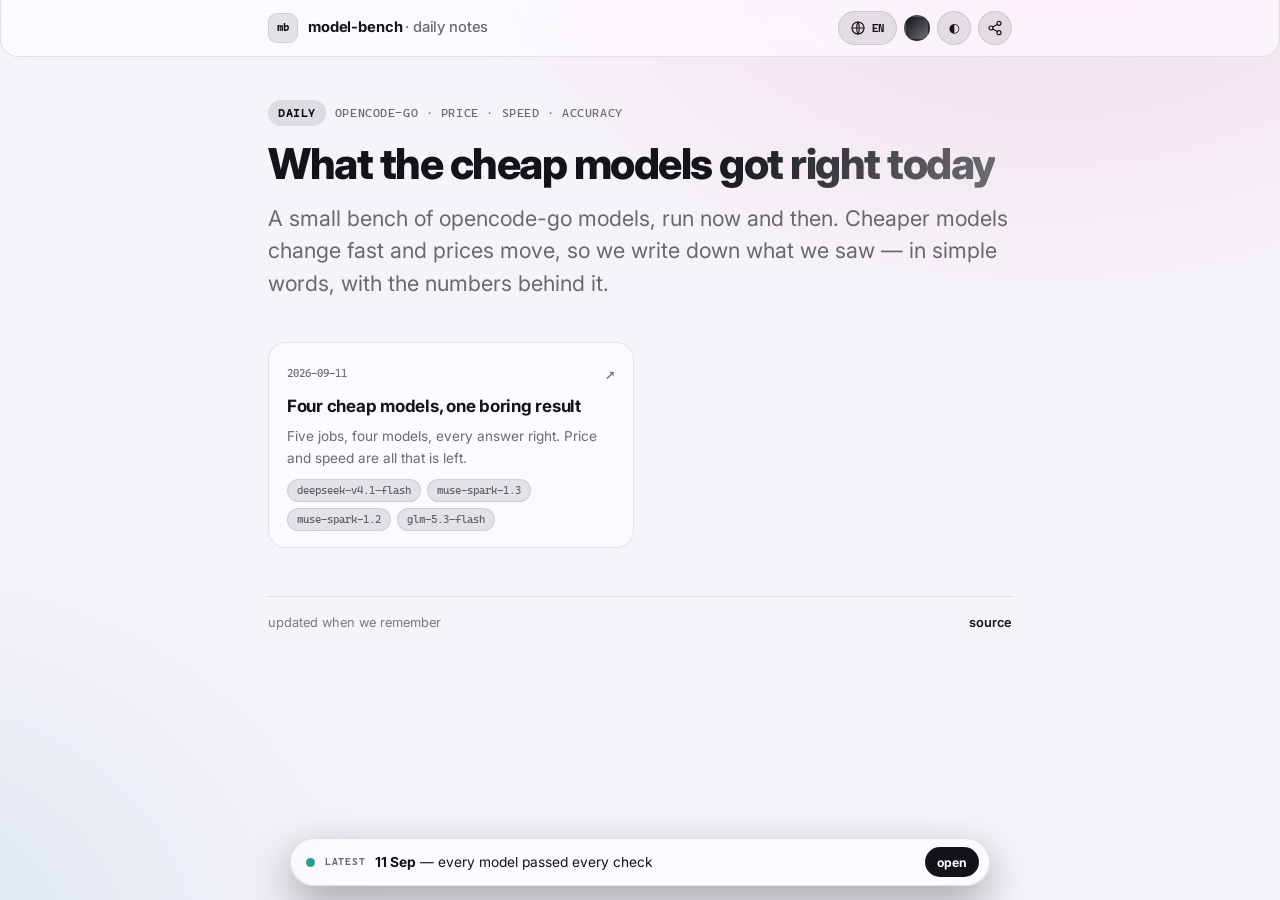
==== commit 7d6c7fd0: "accent: make black-and-white the default - app.js: mark the mono preset def:true, readAccent() falls" ====
--- a/index.html
+++ b/index.html
@@ -15,8 +15,8 @@
 <link rel="preconnect" href="https://fonts.googleapis.com">
 <link rel="preconnect" href="https://fonts.gstatic.com" crossorigin>
 <link href="https://fonts.googleapis.com/css2?family=Inter:wght@400;500;600;700;800&display=swap" rel="stylesheet">
-<link rel="stylesheet" href="assets/style.css?v=20260911-5">
-<script src="assets/app.js?v=20260911-5" defer></script>
+<link rel="stylesheet" href="assets/style.css?v=20260911-7">
+<script src="assets/app.js?v=20260911-7" defer></script>
 </head>
 <body>
 
--- a/assets/style.css
+++ b/assets/style.css
@@ -18,12 +18,13 @@
 
 /* ── tokens ───────────────────────────────────────────────── */
 :root {
-  /* the accent is one variable; app.js can repaint the whole UI */
-  --accent: #F06FA3;
-  --accent-2: #5FD3C4;
-  --accent-soft: rgba(240, 111, 163, 0.16);
-  --accent-ring: rgba(240, 111, 163, 0.30);
-  --on-accent: #fff; /* readable ink on --accent; app.js recomputes per preset */
+  /* the accent is one variable; app.js can repaint the whole UI.
+     Fallback is the black-and-white preset, resolved per theme (dark here). */
+  --accent: #F5F5F7;
+  --accent-2: #98989D;
+  --accent-soft: rgba(245, 245, 247, 0.16);
+  --accent-ring: rgba(245, 245, 247, 0.30);
+  --on-accent: #14121B; /* readable ink on --accent; app.js recomputes per preset */
 
   --radius: 18px;
   --blur: 22px;
@@ -57,6 +58,11 @@
 }
 [data-theme='light'] {
   color-scheme: light;
+  --accent: #14121B;
+  --accent-2: #6E6E73;
+  --accent-soft: rgba(20, 18, 27, 0.10);
+  --accent-ring: rgba(20, 18, 27, 0.30);
+  --on-accent: #fff;
   --bg-base: #F6F3FA;
   --wash-1: rgba(196, 62, 124, 0.14);
   --wash-2: rgba(46, 158, 143, 0.14);
@@ -74,6 +80,11 @@
 @media (prefers-color-scheme: light) {
   :root:not([data-theme]) {
     color-scheme: light;
+    --accent: #14121B;
+    --accent-2: #6E6E73;
+    --accent-soft: rgba(20, 18, 27, 0.10);
+    --accent-ring: rgba(20, 18, 27, 0.30);
+    --on-accent: #fff;
     --bg-base: #F6F3FA;
     --wash-1: rgba(196, 62, 124, 0.14);
     --wash-2: rgba(46, 158, 143, 0.14);
